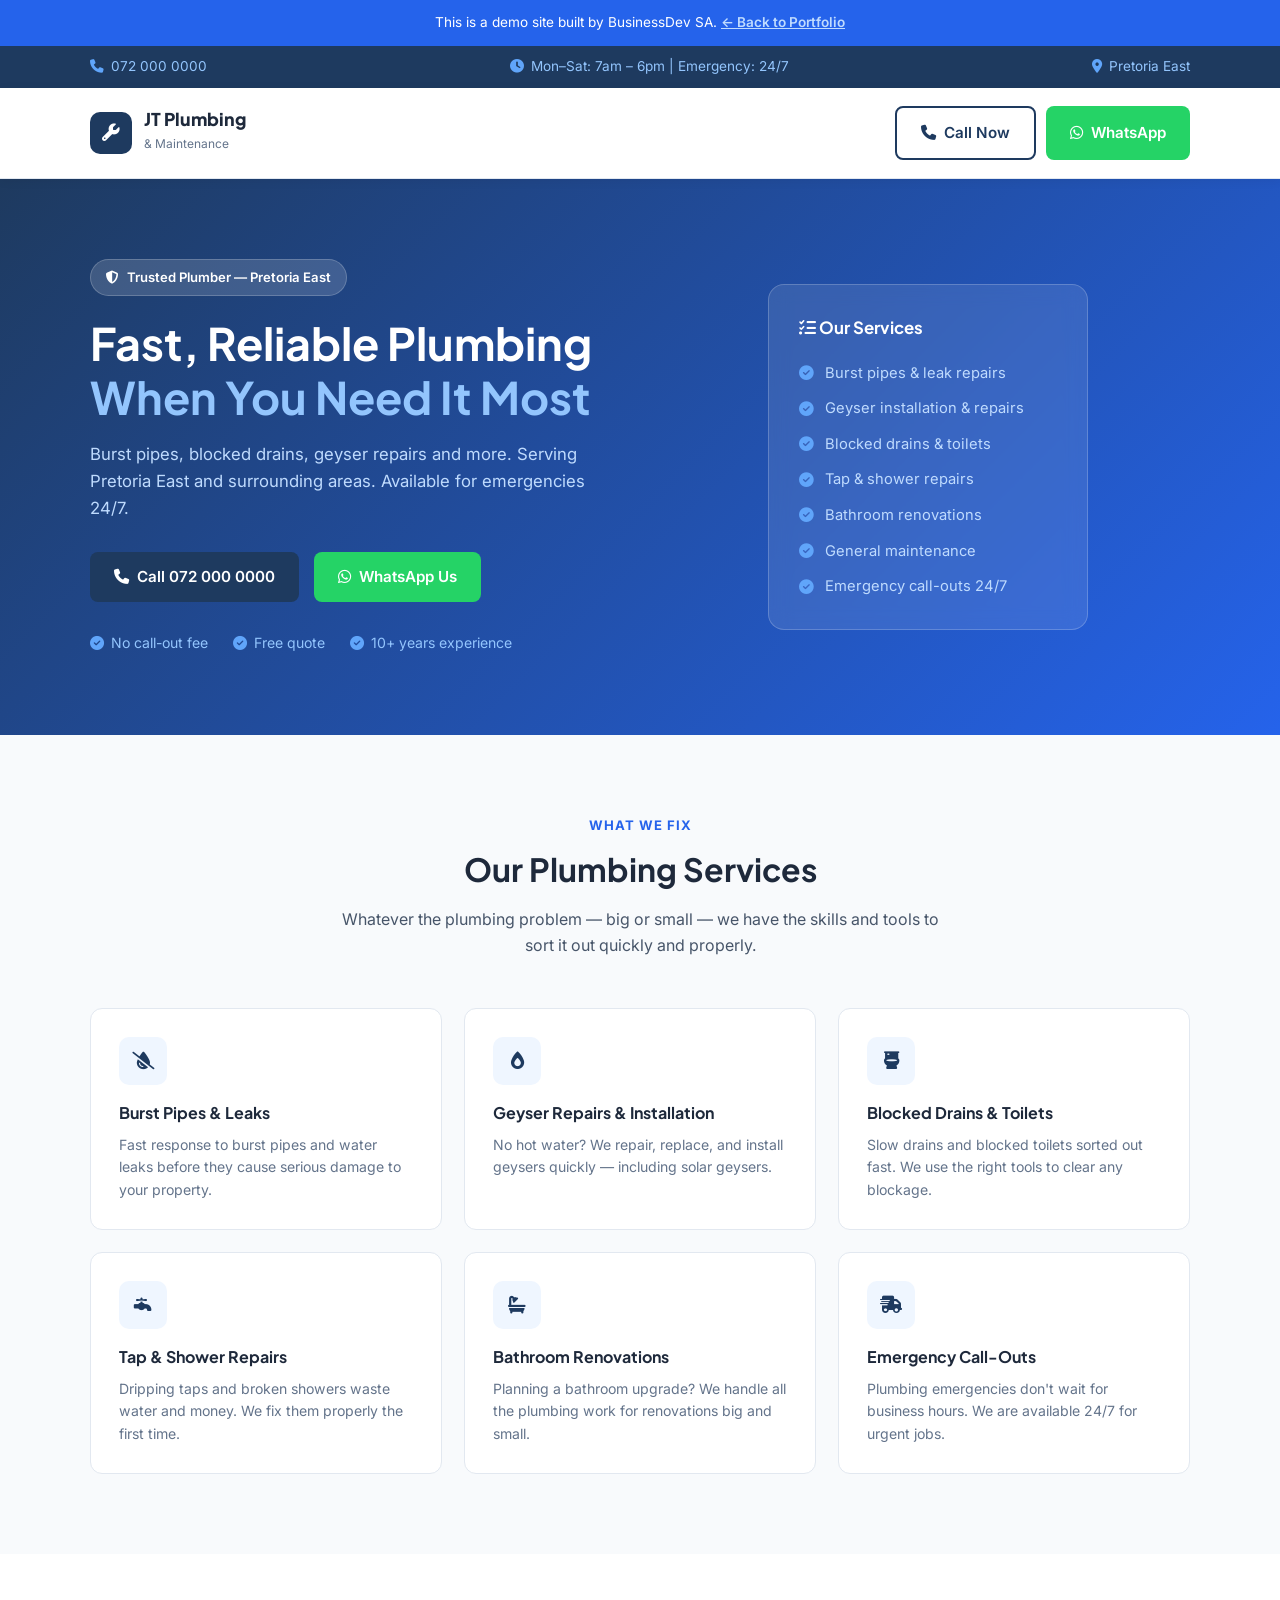
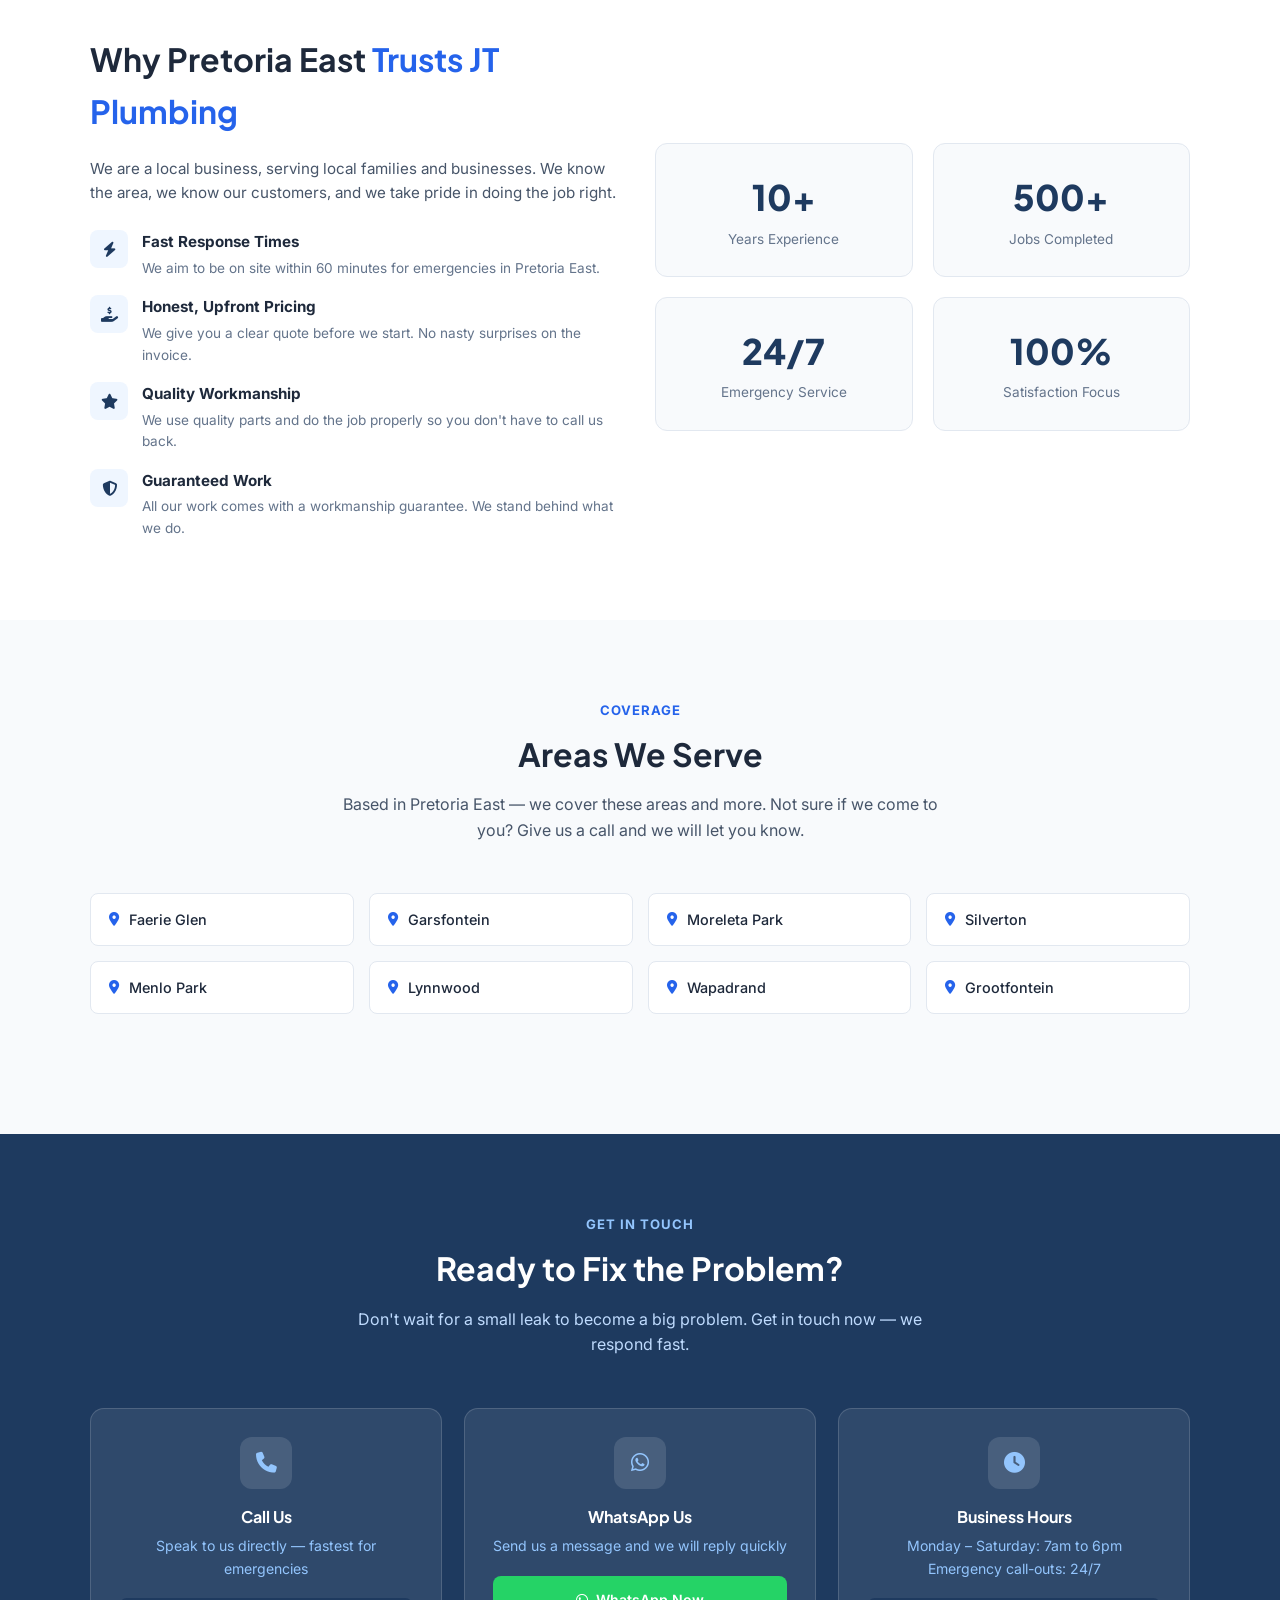
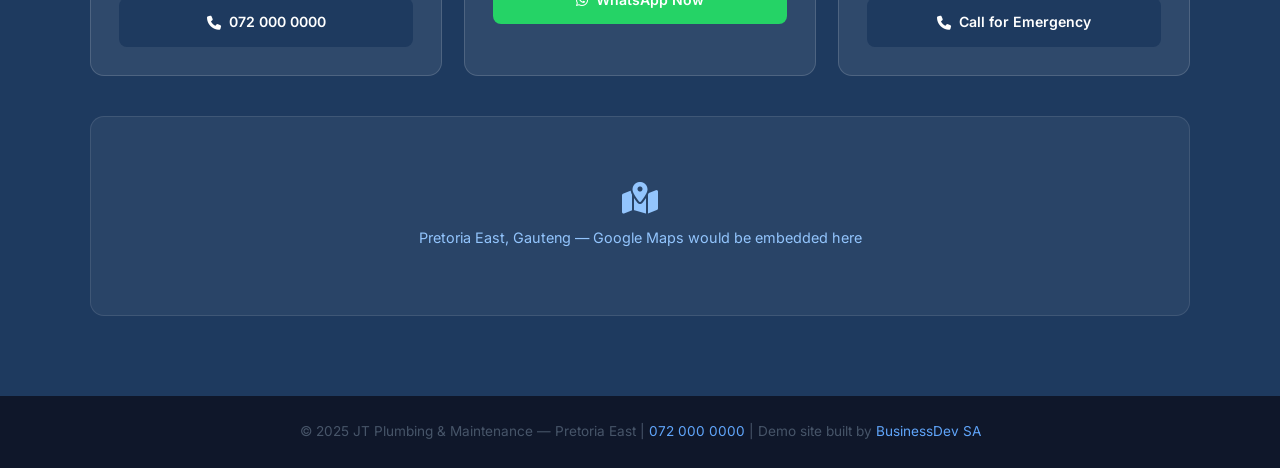
==== demos/plumber/index.html @ 10ac997f "Phase 5 — Demo site 1: JT Plumbing complete" ====
<!DOCTYPE html>
<html lang="en">
<head>
    <meta charset="UTF-8" />
    <meta name="viewport" content="width=device-width, initial-scale=1.0" />
    <meta name="description" content="JT Plumbing and Maintenance — reliable, affordable plumber in Pretoria East. Available for burst pipes, geysers, blocked drains and more." />
    <title>JT Plumbing & Maintenance | Pretoria East</title>

    <!-- Google Fonts -->
    <link rel="preconnect" href="https://fonts.googleapis.com" />
    <link rel="preconnect" href="https://fonts.gstatic.com" crossorigin />
    <link href="https://fonts.googleapis.com/css2?family=Inter:wght@400;500;600;700;800&family=Plus+Jakarta+Sans:wght@400;500;600;700;800&display=swap" rel="stylesheet" />

    <!-- Font Awesome -->
    <link rel="stylesheet" href="https://cdnjs.cloudflare.com/ajax/libs/font-awesome/6.5.0/css/all.min.css" />

    <style>

        /* =========================================
           RESET & BASE
        ========================================= */

        * {
            margin: 0;
            padding: 0;
            box-sizing: border-box;
        }

        html {
            scroll-behavior: smooth;
        }

        body {
            font-family: 'Inter', sans-serif;
            color: #1e293b;
            line-height: 1.6;
        }

        .container {
            width: 90%;
            max-width: 1100px;
            margin: 0 auto;
        }

        h1, h2, h3 {
            font-family: 'Plus Jakarta Sans', sans-serif;
            font-weight: 700;
        }

        a {
            text-decoration: none;
        }

        /* =========================================
           BUTTONS
        ========================================= */

        .btn {
            display: inline-flex;
            align-items: center;
            gap: 8px;
            padding: 13px 24px;
            border-radius: 8px;
            font-weight: 600;
            font-size: 0.95rem;
            transition: all 0.3s ease;
            cursor: pointer;
            border: none;
            text-decoration: none;
        }

        .btn-call {
            background: #1e3a5f;
            color: #ffffff;
        }

        .btn-call:hover {
            background: #162d4a;
            transform: scale(1.03);
        }

        .btn-whatsapp {
            background: #25d366;
            color: #ffffff;
        }

        .btn-whatsapp:hover {
            background: #1ebe5d;
            transform: scale(1.03);
        }

        .btn-outline {
            border: 2px solid #1e3a5f;
            color: #1e3a5f;
            background: transparent;
        }

        .btn-outline:hover {
            background: #1e3a5f;
            color: #ffffff;
        }

        /* =========================================
           TOP BAR
        ========================================= */

        .top-bar {
            background: #1e3a5f;
            padding: 10px 0;
        }

        .top-bar-inner {
            display: flex;
            justify-content: space-between;
            align-items: center;
            flex-wrap: wrap;
            gap: 10px;
        }

        .top-bar-item {
            display: flex;
            align-items: center;
            gap: 7px;
            color: #93c5fd;
            font-size: 0.85rem;
        }

        .top-bar-item i {
            color: #60a5fa;
        }

        /* =========================================
           NAVBAR
        ========================================= */

        .navbar {
            background: #ffffff;
            padding: 18px 0;
            border-bottom: 1px solid #e2e8f0;
            position: sticky;
            top: 0;
            z-index: 100;
            box-shadow: 0 2px 10px rgba(0,0,0,0.06);
        }

        .nav-inner {
            display: flex;
            justify-content: space-between;
            align-items: center;
        }

        .nav-logo {
            display: flex;
            align-items: center;
            gap: 12px;
        }

        .logo-icon {
            width: 42px;
            height: 42px;
            background: #1e3a5f;
            border-radius: 10px;
            display: flex;
            align-items: center;
            justify-content: center;
            color: #ffffff;
            font-size: 1.1rem;
        }

        .logo-text .name {
            font-family: 'Plus Jakarta Sans', sans-serif;
            font-weight: 800;
            font-size: 1.1rem;
            color: #1e293b;
            display: block;
            line-height: 1.1;
        }

        .logo-text .tagline {
            font-size: 0.75rem;
            color: #64748b;
        }

        .nav-cta-group {
            display: flex;
            gap: 10px;
        }

        /* =========================================
           HERO
        ========================================= */

        .hero {
            background: linear-gradient(135deg, #1e3a5f 0%, #2563eb 100%);
            padding: 80px 0;
            color: #ffffff;
        }

        .hero-inner {
            display: flex;
            align-items: center;
            gap: 50px;
        }

        .hero-text {
            flex: 1;
        }

        .hero-badge {
            display: inline-flex;
            align-items: center;
            gap: 8px;
            background: rgba(255,255,255,0.15);
            color: #ffffff;
            padding: 7px 15px;
            border-radius: 50px;
            font-size: 0.82rem;
            font-weight: 600;
            margin-bottom: 20px;
            border: 1px solid rgba(255,255,255,0.2);
        }

        .hero h1 {
            font-size: 2.8rem;
            line-height: 1.2;
            margin-bottom: 18px;
        }

        .hero h1 span {
            color: #93c5fd;
        }

        .hero-sub {
            font-size: 1.05rem;
            color: #bfdbfe;
            margin-bottom: 30px;
            max-width: 500px;
        }

        .hero-buttons {
            display: flex;
            gap: 15px;
            flex-wrap: wrap;
            margin-bottom: 30px;
        }

        .hero-trust {
            display: flex;
            gap: 25px;
            flex-wrap: wrap;
        }

        .trust-item {
            display: flex;
            align-items: center;
            gap: 7px;
            font-size: 0.88rem;
            color: #93c5fd;
        }

        .trust-item i {
            color: #60a5fa;
        }

        .hero-image-side {
            flex: 1;
            display: flex;
            justify-content: center;
        }

        .hero-card {
            background: rgba(255,255,255,0.1);
            backdrop-filter: blur(10px);
            border: 1px solid rgba(255,255,255,0.2);
            border-radius: 16px;
            padding: 30px;
            width: 100%;
            max-width: 320px;
        }

        .hero-card h3 {
            color: #ffffff;
            margin-bottom: 20px;
            font-size: 1.05rem;
        }

        .service-list {
            list-style: none;
            display: flex;
            flex-direction: column;
            gap: 12px;
        }

        .service-list li {
            display: flex;
            align-items: center;
            gap: 10px;
            color: #bfdbfe;
            font-size: 0.92rem;
        }

        .service-list li i {
            color: #60a5fa;
            width: 16px;
        }

        /* =========================================
           SERVICES SECTION
        ========================================= */

        .services {
            padding: 80px 0;
            background: #f8fafc;
        }

        .section-label {
            font-size: 0.82rem;
            font-weight: 700;
            text-transform: uppercase;
            letter-spacing: 1px;
            color: #2563eb;
            margin-bottom: 8px;
            text-align: center;
        }

        .section-title {
            font-size: 2rem;
            text-align: center;
            margin-bottom: 12px;
        }

        .section-sub {
            text-align: center;
            color: #475569;
            max-width: 600px;
            margin: 0 auto 50px;
        }

        .services-grid {
            display: grid;
            grid-template-columns: repeat(3, 1fr);
            gap: 22px;
        }

        .service-card {
            background: #ffffff;
            border-radius: 12px;
            padding: 28px;
            border: 1px solid #e2e8f0;
            transition: transform 0.3s ease, box-shadow 0.3s ease;
        }

        .service-card:hover {
            transform: translateY(-4px);
            box-shadow: 0 10px 30px rgba(0,0,0,0.08);
        }

        .service-card-icon {
            width: 48px;
            height: 48px;
            background: #eff6ff;
            border-radius: 10px;
            display: flex;
            align-items: center;
            justify-content: center;
            color: #1e3a5f;
            font-size: 1.1rem;
            margin-bottom: 15px;
        }

        .service-card h3 {
            font-size: 1rem;
            margin-bottom: 8px;
        }

        .service-card p {
            font-size: 0.88rem;
            color: #64748b;
        }

        /* =========================================
           WHY US SECTION
        ========================================= */

        .why-us {
            padding: 80px 0;
            background: #ffffff;
        }

        .why-grid {
            display: grid;
            grid-template-columns: repeat(2, 1fr);
            gap: 30px;
            align-items: center;
        }

        .why-text h2 {
            font-size: 2rem;
            margin-bottom: 20px;
        }

        .why-text h2 span {
            color: #2563eb;
        }

        .why-text p {
            color: #475569;
            margin-bottom: 25px;
            font-size: 0.95rem;
        }

        .why-points {
            display: flex;
            flex-direction: column;
            gap: 16px;
        }

        .why-point {
            display: flex;
            align-items: flex-start;
            gap: 14px;
        }

        .point-icon {
            width: 38px;
            height: 38px;
            background: #eff6ff;
            border-radius: 8px;
            display: flex;
            align-items: center;
            justify-content: center;
            color: #1e3a5f;
            font-size: 0.95rem;
            flex-shrink: 0;
        }

        .point-text h4 {
            font-size: 0.95rem;
            margin-bottom: 3px;
        }

        .point-text p {
            font-size: 0.85rem;
            color: #64748b;
            margin: 0;
        }

        .why-stats {
            display: grid;
            grid-template-columns: repeat(2, 1fr);
            gap: 20px;
        }

        .stat-box {
            background: #f8fafc;
            border-radius: 12px;
            padding: 25px;
            text-align: center;
            border: 1px solid #e2e8f0;
        }

        .stat-box .number {
            font-size: 2.2rem;
            font-weight: 800;
            color: #1e3a5f;
            font-family: 'Plus Jakarta Sans', sans-serif;
            display: block;
        }

        .stat-box .label {
            font-size: 0.85rem;
            color: #64748b;
        }

        /* =========================================
           AREAS SECTION
        ========================================= */

        .areas {
            padding: 80px 0;
            background: #f8fafc;
        }

        .areas-grid {
            display: grid;
            grid-template-columns: repeat(4, 1fr);
            gap: 15px;
            margin-bottom: 40px;
        }

        .area-tag {
            background: #ffffff;
            border: 1px solid #e2e8f0;
            border-radius: 8px;
            padding: 14px 18px;
            display: flex;
            align-items: center;
            gap: 10px;
            font-size: 0.9rem;
            font-weight: 500;
            color: #1e293b;
        }

        .area-tag i {
            color: #2563eb;
            font-size: 0.85rem;
        }

        /* =========================================
           CONTACT SECTION
        ========================================= */

        .contact {
            padding: 80px 0;
            background: #1e3a5f;
            color: #ffffff;
        }

        .contact .section-label {
            color: #93c5fd;
        }

        .contact .section-title {
            color: #ffffff;
        }

        .contact .section-sub {
            color: #bfdbfe;
        }

        .contact-grid {
            display: grid;
            grid-template-columns: repeat(3, 1fr);
            gap: 22px;
            margin-bottom: 40px;
        }

        .contact-card {
            background: rgba(255,255,255,0.08);
            border: 1px solid rgba(255,255,255,0.15);
            border-radius: 14px;
            padding: 28px;
            text-align: center;
        }

        .contact-card-icon {
            width: 52px;
            height: 52px;
            background: rgba(255,255,255,0.12);
            border-radius: 12px;
            display: flex;
            align-items: center;
            justify-content: center;
            font-size: 1.3rem;
            color: #93c5fd;
            margin: 0 auto 15px;
        }

        .contact-card h3 {
            font-size: 1rem;
            color: #ffffff;
            margin-bottom: 6px;
        }

        .contact-card p {
            font-size: 0.88rem;
            color: #93c5fd;
            margin-bottom: 18px;
        }

        .contact-card .btn {
            width: 100%;
            justify-content: center;
            font-size: 0.88rem;
        }

        /* Map placeholder */
        .map-placeholder {
            background: rgba(255,255,255,0.05);
            border: 1px solid rgba(255,255,255,0.1);
            border-radius: 14px;
            height: 200px;
            display: flex;
            align-items: center;
            justify-content: center;
            flex-direction: column;
            gap: 12px;
            color: #93c5fd;
        }

        .map-placeholder i {
            font-size: 2rem;
        }

        .map-placeholder p {
            font-size: 0.9rem;
        }

        /* =========================================
           FOOTER
        ========================================= */

        .footer {
            background: #0f172a;
            padding: 25px 0;
            text-align: center;
        }

        .footer p {
            color: #475569;
            font-size: 0.85rem;
        }

        .footer a {
            color: #60a5fa;
        }

        /* =========================================
           BACK TO PORTFOLIO BANNER
        ========================================= */

        .portfolio-banner {
            background: #2563eb;
            padding: 12px 0;
            text-align: center;
        }

        .portfolio-banner p {
            color: #ffffff;
            font-size: 0.85rem;
        }

        .portfolio-banner a {
            color: #bfdbfe;
            font-weight: 600;
            text-decoration: underline;
        }

        /* =========================================
           MOBILE RESPONSIVE
        ========================================= */

        @media (max-width: 768px) {

            .hero-inner {
                flex-direction: column;
                text-align: center;
            }

            .hero h1 {
                font-size: 2rem;
            }

            .hero-buttons {
                justify-content: center;
            }

            .hero-trust {
                justify-content: center;
            }

            .hero-sub {
                margin: 0 auto 30px;
            }

            .services-grid {
                grid-template-columns: 1fr;
            }

            .why-grid {
                grid-template-columns: 1fr;
            }

            .areas-grid {
                grid-template-columns: repeat(2, 1fr);
            }

            .contact-grid {
                grid-template-columns: 1fr;
            }

            .nav-cta-group .btn:first-child {
                display: none;
            }

            .top-bar-inner {
                justify-content: center;
            }
        }

    </style>
</head>

<body>

    <!-- Portfolio Banner -->
    <div class="portfolio-banner">
        <p>
            This is a demo site built by BusinessDev SA.
            <a href="../../index.html">← Back to Portfolio</a>
        </p>
    </div>

    <!-- Top Bar -->
    <div class="top-bar">
        <div class="container top-bar-inner">
            <div class="top-bar-item">
                <i class="fa-solid fa-phone"></i>
                <span>072 000 0000</span>
            </div>
            <div class="top-bar-item">
                <i class="fa-solid fa-clock"></i>
                <span>Mon–Sat: 7am – 6pm | Emergency: 24/7</span>
            </div>
            <div class="top-bar-item">
                <i class="fa-solid fa-location-dot"></i>
                <span>Pretoria East</span>
            </div>
        </div>
    </div>

    <!-- Navbar -->
    <nav class="navbar">
        <div class="container nav-inner">
            <div class="nav-logo">
                <div class="logo-icon">
                    <i class="fa-solid fa-wrench"></i>
                </div>
                <div class="logo-text">
                    <span class="name">JT Plumbing</span>
                    <span class="tagline">& Maintenance</span>
                </div>
            </div>
            <div class="nav-cta-group">
                <a href="tel:0720000000" class="btn btn-outline">
                    <i class="fa-solid fa-phone"></i>
                    Call Now
                </a>
                <a href="https://wa.me/27720000000?text=Hi%20JT%20Plumbing!%20I%20need%20a%20plumber." 
                   class="btn btn-whatsapp"
                   target="_blank">
                    <i class="fa-brands fa-whatsapp"></i>
                    WhatsApp
                </a>
            </div>
        </div>
    </nav>

    <!-- Hero -->
    <section class="hero">
        <div class="container hero-inner">
            <div class="hero-text">
                <div class="hero-badge">
                    <i class="fa-solid fa-shield-halved"></i>
                    Trusted Plumber — Pretoria East
                </div>
                <h1>
                    Fast, Reliable Plumbing
                    <span>When You Need It Most</span>
                </h1>
                <p class="hero-sub">
                    Burst pipes, blocked drains, geyser repairs and more.
                    Serving Pretoria East and surrounding areas.
                    Available for emergencies 24/7.
                </p>
                <div class="hero-buttons">
                    <a href="tel:0720000000" class="btn btn-call">
                        <i class="fa-solid fa-phone"></i>
                        Call 072 000 0000
                    </a>
                    <a href="https://wa.me/27720000000?text=Hi%20JT%20Plumbing!%20I%20need%20a%20plumber." 
                       class="btn btn-whatsapp"
                       target="_blank">
                        <i class="fa-brands fa-whatsapp"></i>
                        WhatsApp Us
                    </a>
                </div>
                <div class="hero-trust">
                    <div class="trust-item">
                        <i class="fa-solid fa-circle-check"></i>
                        <span>No call-out fee</span>
                    </div>
                    <div class="trust-item">
                        <i class="fa-solid fa-circle-check"></i>
                        <span>Free quote</span>
                    </div>
                    <div class="trust-item">
                        <i class="fa-solid fa-circle-check"></i>
                        <span>10+ years experience</span>
                    </div>
                </div>
            </div>
            <div class="hero-image-side">
                <div class="hero-card">
                    <h3>
                        <i class="fa-solid fa-list-check"></i>
                        Our Services
                    </h3>
                    <ul class="service-list">
                        <li><i class="fa-solid fa-circle-check"></i> Burst pipes & leak repairs</li>
                        <li><i class="fa-solid fa-circle-check"></i> Geyser installation & repairs</li>
                        <li><i class="fa-solid fa-circle-check"></i> Blocked drains & toilets</li>
                        <li><i class="fa-solid fa-circle-check"></i> Tap & shower repairs</li>
                        <li><i class="fa-solid fa-circle-check"></i> Bathroom renovations</li>
                        <li><i class="fa-solid fa-circle-check"></i> General maintenance</li>
                        <li><i class="fa-solid fa-circle-check"></i> Emergency call-outs 24/7</li>
                    </ul>
                </div>
            </div>
        </div>
    </section>

    <!-- Services Section -->
    <section class="services" id="services">
        <div class="container">
            <div class="section-label">What We Fix</div>
            <h2 class="section-title">Our Plumbing Services</h2>
            <p class="section-sub">
                Whatever the plumbing problem — big or small —
                we have the skills and tools to sort it out quickly and properly.
            </p>
            <div class="services-grid">
                <div class="service-card">
                    <div class="service-card-icon">
                        <i class="fa-solid fa-droplet-slash"></i>
                    </div>
                    <h3>Burst Pipes & Leaks</h3>
                    <p>Fast response to burst pipes and water leaks before they cause serious damage to your property.</p>
                </div>
                <div class="service-card">
                    <div class="service-card-icon">
                        <i class="fa-solid fa-fire-flame-simple"></i>
                    </div>
                    <h3>Geyser Repairs & Installation</h3>
                    <p>No hot water? We repair, replace, and install geysers quickly — including solar geysers.</p>
                </div>
                <div class="service-card">
                    <div class="service-card-icon">
                        <i class="fa-solid fa-toilet"></i>
                    </div>
                    <h3>Blocked Drains & Toilets</h3>
                    <p>Slow drains and blocked toilets sorted out fast. We use the right tools to clear any blockage.</p>
                </div>
                <div class="service-card">
                    <div class="service-card-icon">
                        <i class="fa-solid fa-faucet"></i>
                    </div>
                    <h3>Tap & Shower Repairs</h3>
                    <p>Dripping taps and broken showers waste water and money. We fix them properly the first time.</p>
                </div>
                <div class="service-card">
                    <div class="service-card-icon">
                        <i class="fa-solid fa-bath"></i>
                    </div>
                    <h3>Bathroom Renovations</h3>
                    <p>Planning a bathroom upgrade? We handle all the plumbing work for renovations big and small.</p>
                </div>
                <div class="service-card">
                    <div class="service-card-icon">
                        <i class="fa-solid fa-truck-fast"></i>
                    </div>
                    <h3>Emergency Call-Outs</h3>
                    <p>Plumbing emergencies don't wait for business hours. We are available 24/7 for urgent jobs.</p>
                </div>
            </div>
        </div>
    </section>

    <!-- Why Us -->
    <section class="why-us" id="about">
        <div class="container">
            <div class="why-grid">
                <div class="why-text">
                    <h2>Why Pretoria East <span>Trusts JT Plumbing</span></h2>
                    <p>
                        We are a local business, serving local families and businesses.
                        We know the area, we know our customers, and we take pride in doing the job right.
                    </p>
                    <div class="why-points">
                        <div class="why-point">
                            <div class="point-icon">
                                <i class="fa-solid fa-bolt"></i>
                            </div>
                            <div class="point-text">
                                <h4>Fast Response Times</h4>
                                <p>We aim to be on site within 60 minutes for emergencies in Pretoria East.</p>
                            </div>
                        </div>
                        <div class="why-point">
                            <div class="point-icon">
                                <i class="fa-solid fa-hand-holding-dollar"></i>
                            </div>
                            <div class="point-text">
                                <h4>Honest, Upfront Pricing</h4>
                                <p>We give you a clear quote before we start. No nasty surprises on the invoice.</p>
                            </div>
                        </div>
                        <div class="why-point">
                            <div class="point-icon">
                                <i class="fa-solid fa-star"></i>
                            </div>
                            <div class="point-text">
                                <h4>Quality Workmanship</h4>
                                <p>We use quality parts and do the job properly so you don't have to call us back.</p>
                            </div>
                        </div>
                        <div class="why-point">
                            <div class="point-icon">
                                <i class="fa-solid fa-shield-halved"></i>
                            </div>
                            <div class="point-text">
                                <h4>Guaranteed Work</h4>
                                <p>All our work comes with a workmanship guarantee. We stand behind what we do.</p>
                            </div>
                        </div>
                    </div>
                </div>
                <div class="why-stats">
                    <div class="stat-box">
                        <span class="number">10+</span>
                        <span class="label">Years Experience</span>
                    </div>
                    <div class="stat-box">
                        <span class="number">500+</span>
                        <span class="label">Jobs Completed</span>
                    </div>
                    <div class="stat-box">
                        <span class="number">24/7</span>
                        <span class="label">Emergency Service</span>
                    </div>
                    <div class="stat-box">
                        <span class="number">100%</span>
                        <span class="label">Satisfaction Focus</span>
                    </div>
                </div>
            </div>
        </div>
    </section>

    <!-- Areas We Cover -->
    <section class="areas" id="areas">
        <div class="container">
            <div class="section-label">Coverage</div>
            <h2 class="section-title">Areas We Serve</h2>
            <p class="section-sub">
                Based in Pretoria East — we cover these areas and more.
                Not sure if we come to you? Give us a call and we will let you know.
            </p>
            <div class="areas-grid">
                <div class="area-tag"><i class="fa-solid fa-location-dot"></i> Faerie Glen</div>
                <div class="area-tag"><i class="fa-solid fa-location-dot"></i> Garsfontein</div>
                <div class="area-tag"><i class="fa-solid fa-location-dot"></i> Moreleta Park</div>
                <div class="area-tag"><i class="fa-solid fa-location-dot"></i> Silverton</div>
                <div class="area-tag"><i class="fa-solid fa-location-dot"></i> Menlo Park</div>
                <div class="area-tag"><i class="fa-solid fa-location-dot"></i> Lynnwood</div>
                <div class="area-tag"><i class="fa-solid fa-location-dot"></i> Wapadrand</div>
                <div class="area-tag"><i class="fa-solid fa-location-dot"></i> Grootfontein</div>
            </div>
        </div>
    </section>

    <!-- Contact -->
    <section class="contact" id="contact">
        <div class="container">
            <div class="section-label">Get In Touch</div>
            <h2 class="section-title">Ready to Fix the Problem?</h2>
            <p class="section-sub">
                Don't wait for a small leak to become a big problem.
                Get in touch now — we respond fast.
            </p>
            <div class="contact-grid">
                <div class="contact-card">
                    <div class="contact-card-icon">
                        <i class="fa-solid fa-phone"></i>
                    </div>
                    <h3>Call Us</h3>
                    <p>Speak to us directly — fastest for emergencies</p>
                    <a href="tel:0720000000" class="btn btn-call">
                        <i class="fa-solid fa-phone"></i>
                        072 000 0000
                    </a>
                </div>
                <div class="contact-card">
                    <div class="contact-card-icon">
                        <i class="fa-brands fa-whatsapp"></i>
                    </div>
                    <h3>WhatsApp Us</h3>
                    <p>Send us a message and we will reply quickly</p>
                    <a href="https://wa.me/27720000000?text=Hi%20JT%20Plumbing!%20I%20need%20a%20plumber." 
                       class="btn btn-whatsapp"
                       target="_blank">
                        <i class="fa-brands fa-whatsapp"></i>
                        WhatsApp Now
                    </a>
                </div>
                <div class="contact-card">
                    <div class="contact-card-icon">
                        <i class="fa-solid fa-clock"></i>
                    </div>
                    <h3>Business Hours</h3>
                    <p>Monday – Saturday: 7am to 6pm<br />Emergency call-outs: 24/7</p>
                    <a href="tel:0720000000" class="btn btn-call">
                        <i class="fa-solid fa-phone"></i>
                        Call for Emergency
                    </a>
                </div>
            </div>
            <div class="map-placeholder">
                <i class="fa-solid fa-map-location-dot"></i>
                <p>Pretoria East, Gauteng — Google Maps would be embedded here</p>
            </div>
        </div>
    </section>

    <!-- Footer -->
    <footer class="footer">
        <div class="container">
            <p>
                © 2025 JT Plumbing & Maintenance — Pretoria East |
                <a href="tel:0720000000">072 000 0000</a> |
                Demo site built by <a href="../../index.html">BusinessDev SA</a>
            </p>
        </div>
    </footer>

</body>
</html>
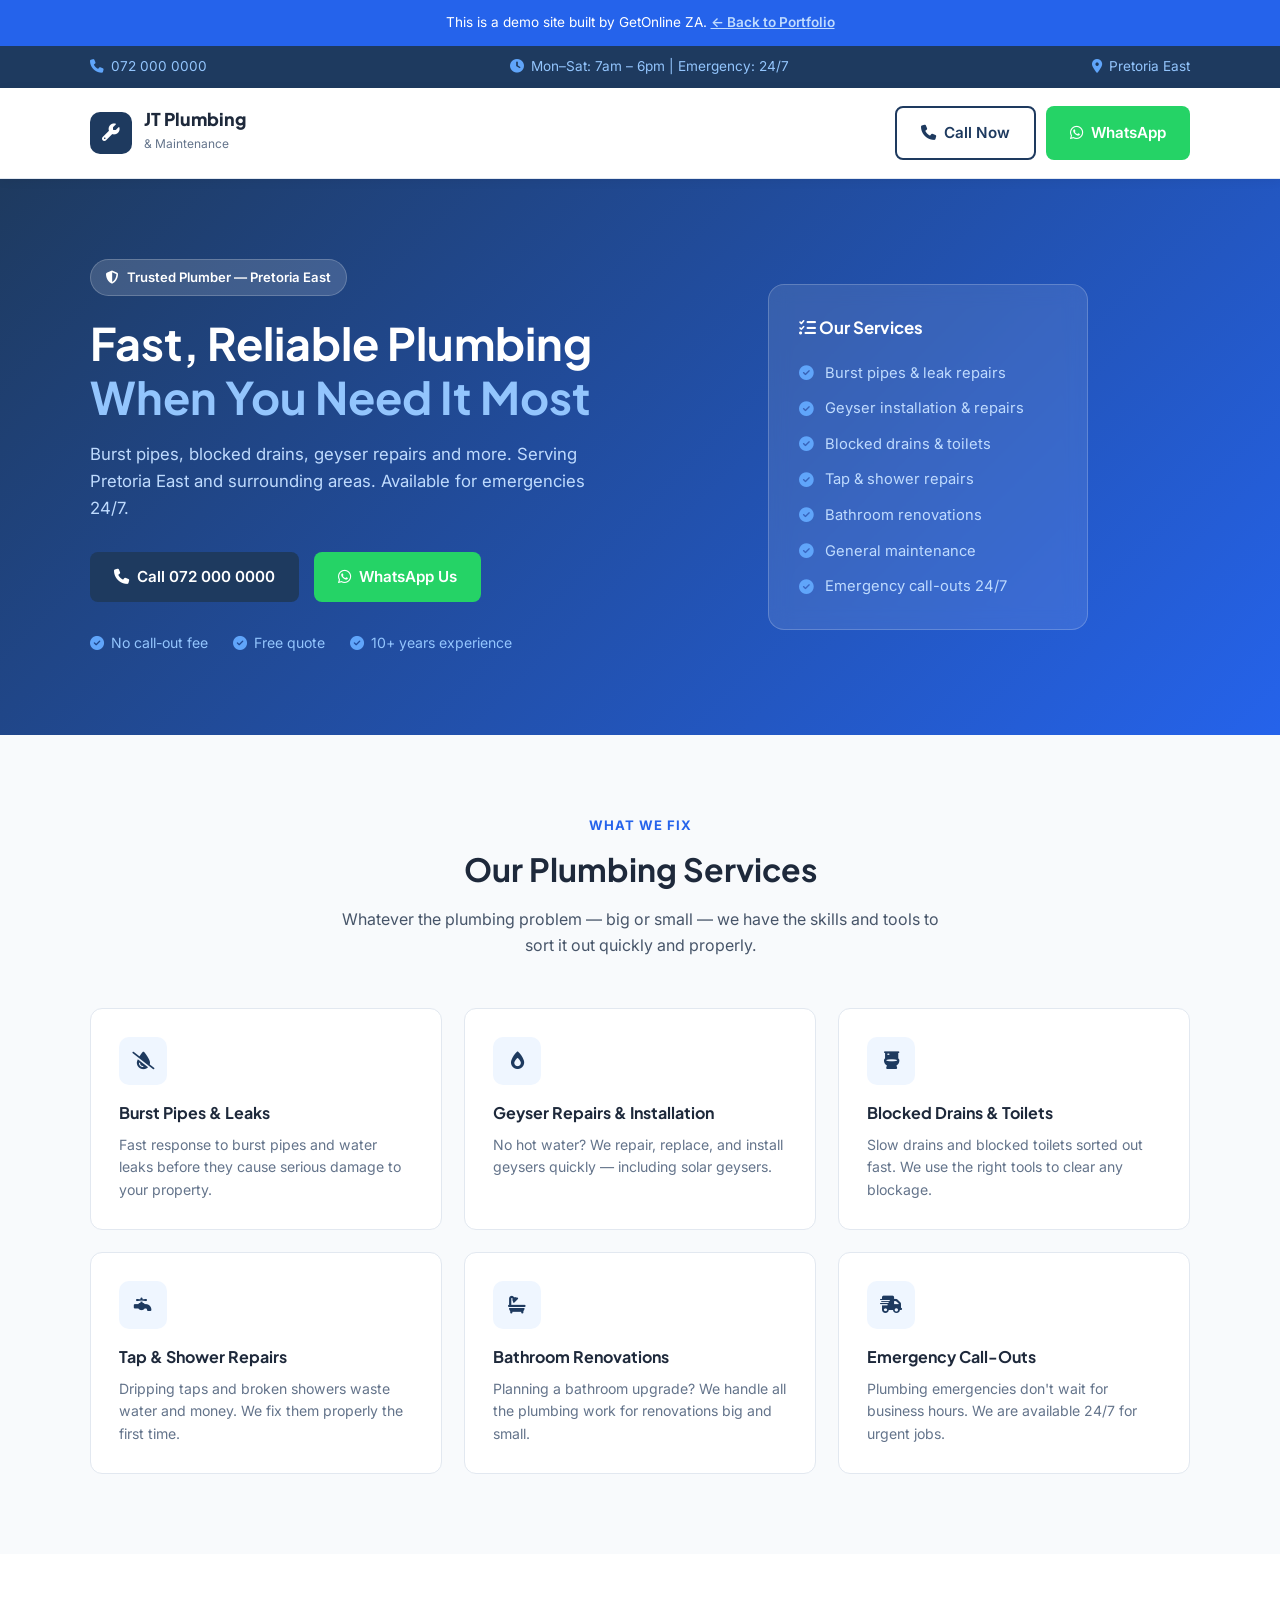
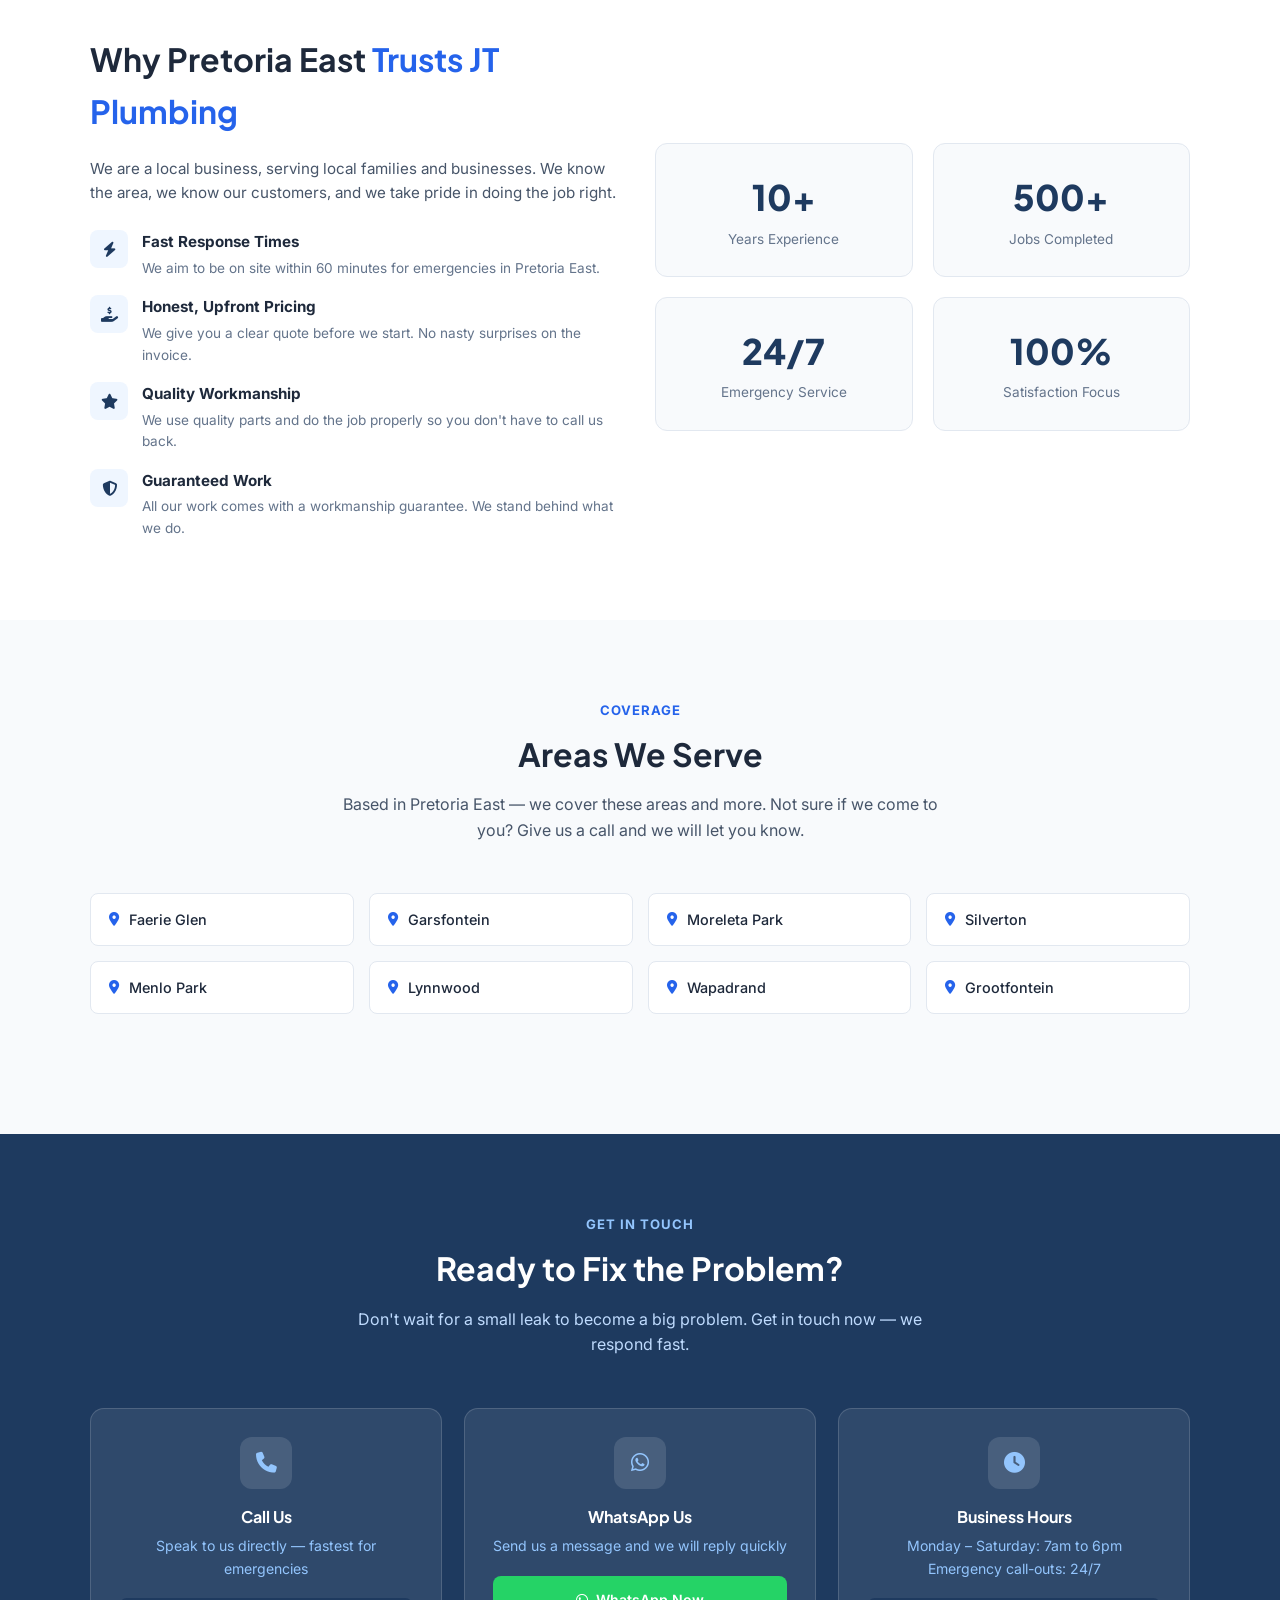
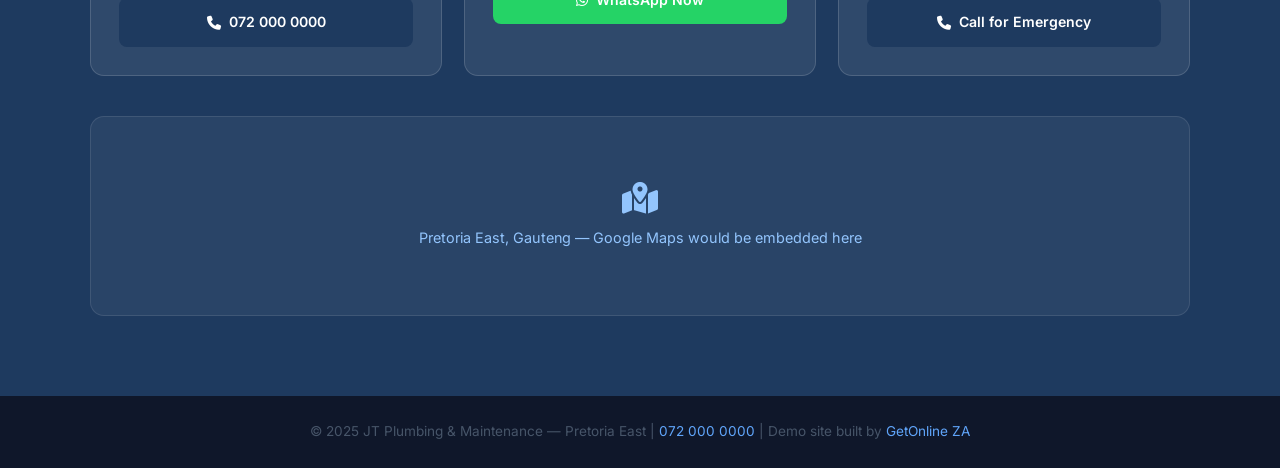
==== commit 09ff7711: "Rebranded from BusinessDev SA to GetOnline ZA" ====
--- a/demos/plumber/index.html
+++ b/demos/plumber/index.html
@@ -5,7 +5,7 @@
     <meta name="viewport" content="width=device-width, initial-scale=1.0" />
     <meta name="description" content="JT Plumbing and Maintenance — reliable, affordable plumber in Pretoria East. Available for burst pipes, geysers, blocked drains and more." />
     <title>JT Plumbing & Maintenance | Pretoria East</title>
-
+    <link rel="icon" href="data:,">
     <!-- Google Fonts -->
     <link rel="preconnect" href="https://fonts.googleapis.com" />
     <link rel="preconnect" href="https://fonts.gstatic.com" crossorigin />
@@ -696,7 +696,7 @@
     <!-- Portfolio Banner -->
     <div class="portfolio-banner">
         <p>
-            This is a demo site built by BusinessDev SA.
+            This is a demo site built by GetOnline ZA.
             <a href="../../index.html">← Back to Portfolio</a>
         </p>
     </div>
@@ -1018,7 +1018,7 @@
             <p>
                 © 2025 JT Plumbing & Maintenance — Pretoria East |
                 <a href="tel:0720000000">072 000 0000</a> |
-                Demo site built by <a href="../../index.html">BusinessDev SA</a>
+                Demo site built by <a href="../../index.html">GetOnline ZA</a>
             </p>
         </div>
     </footer>
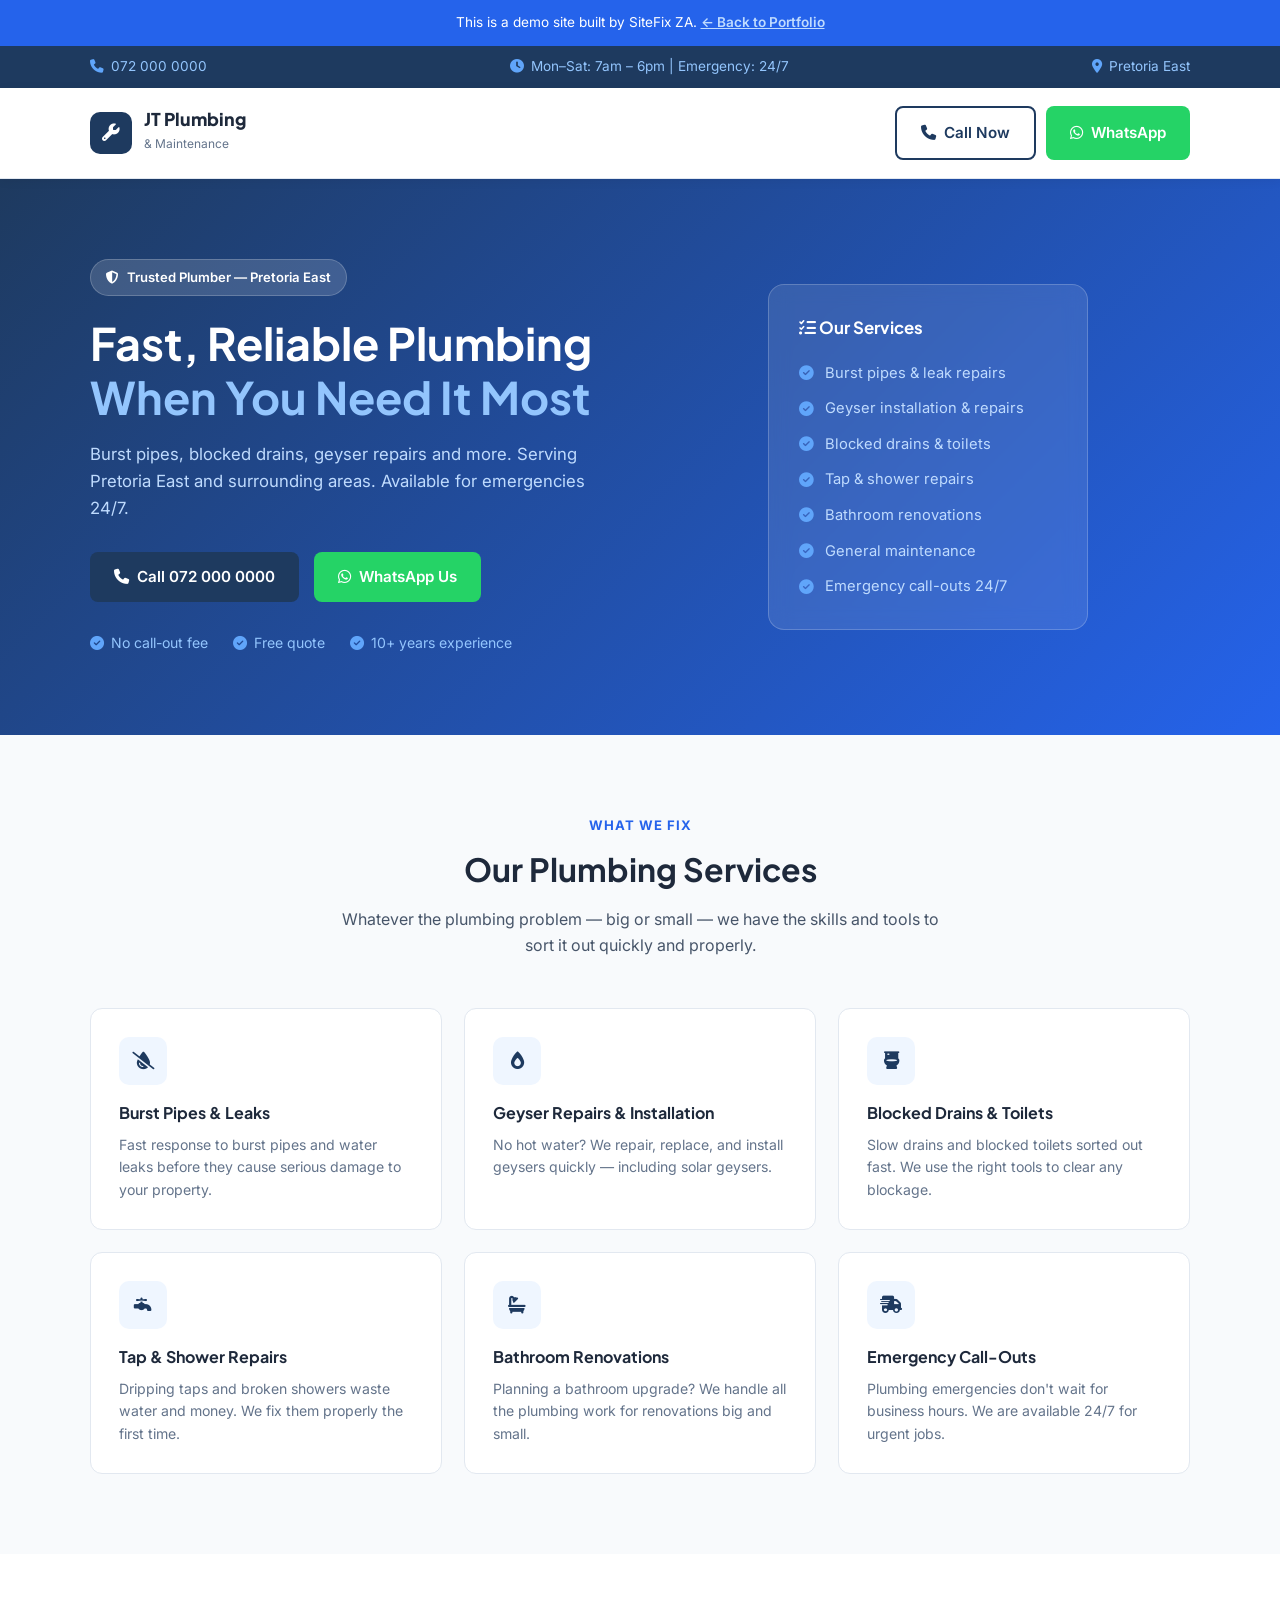
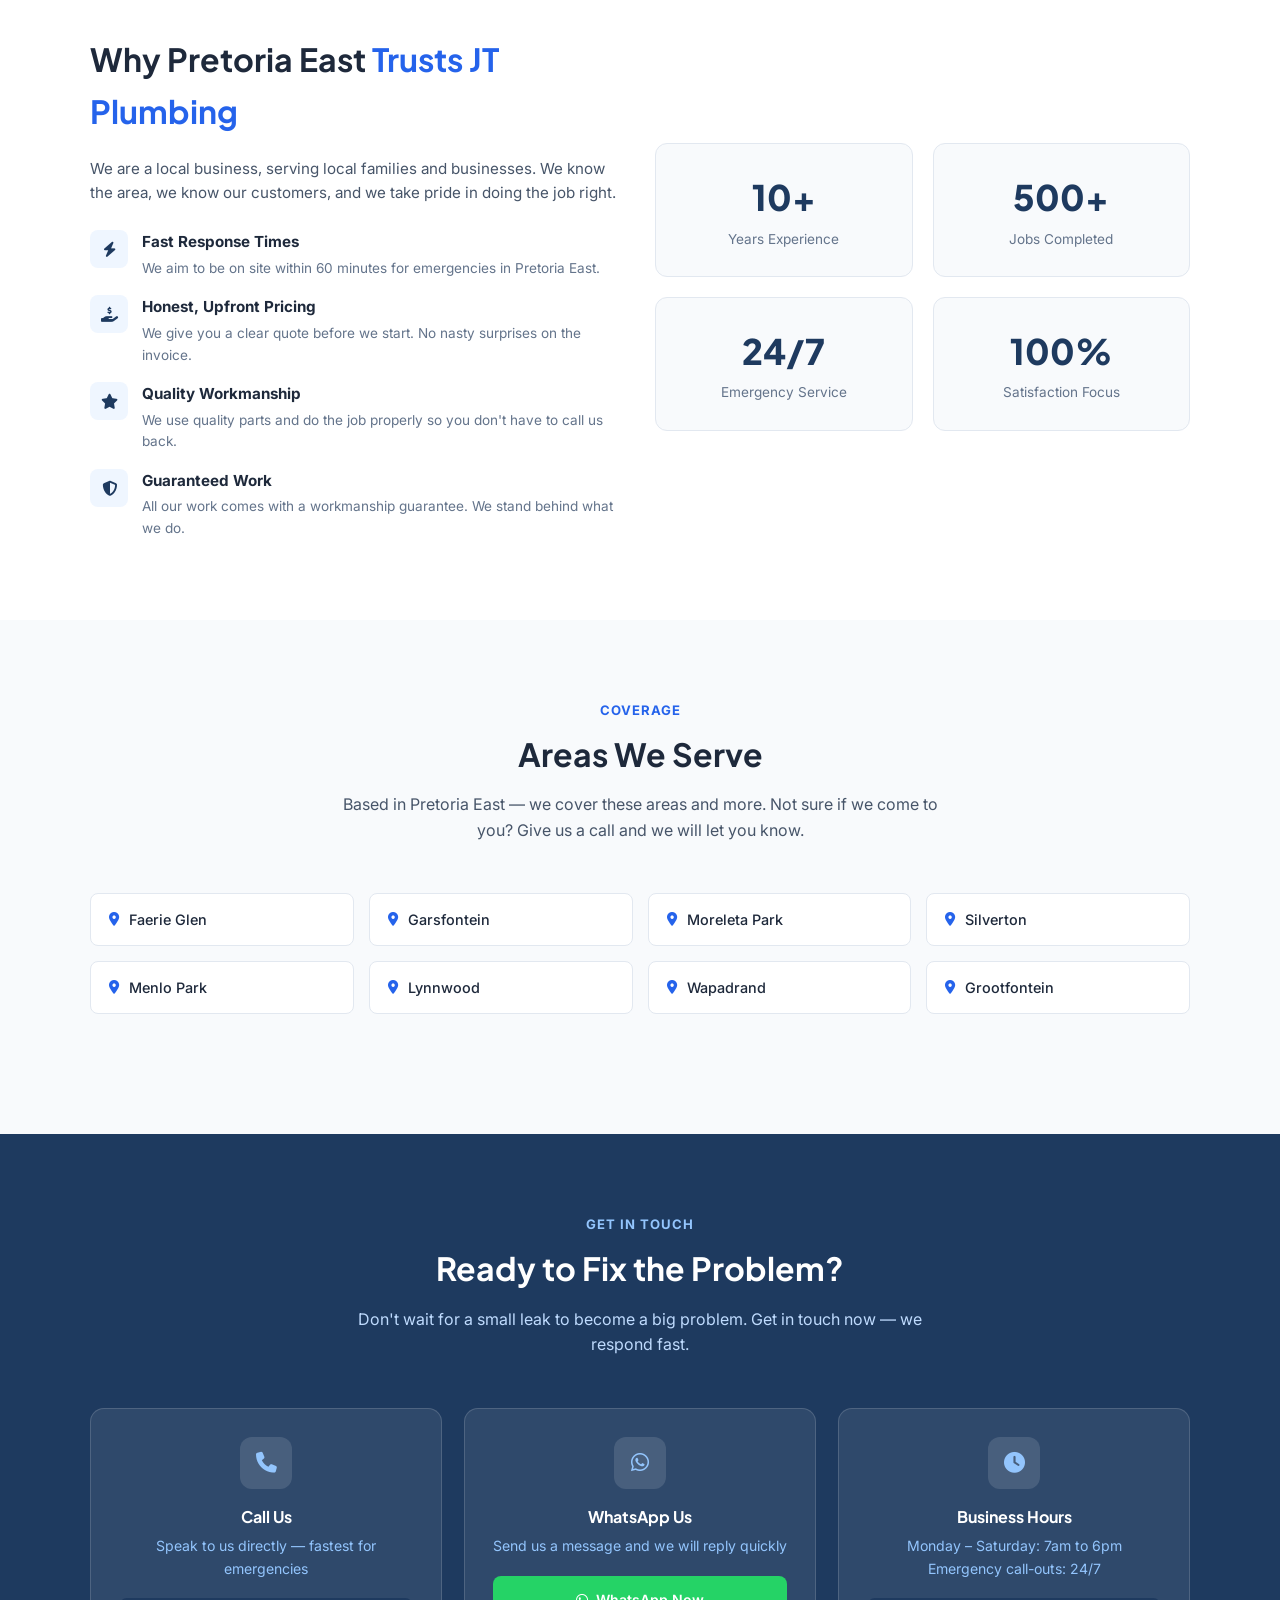
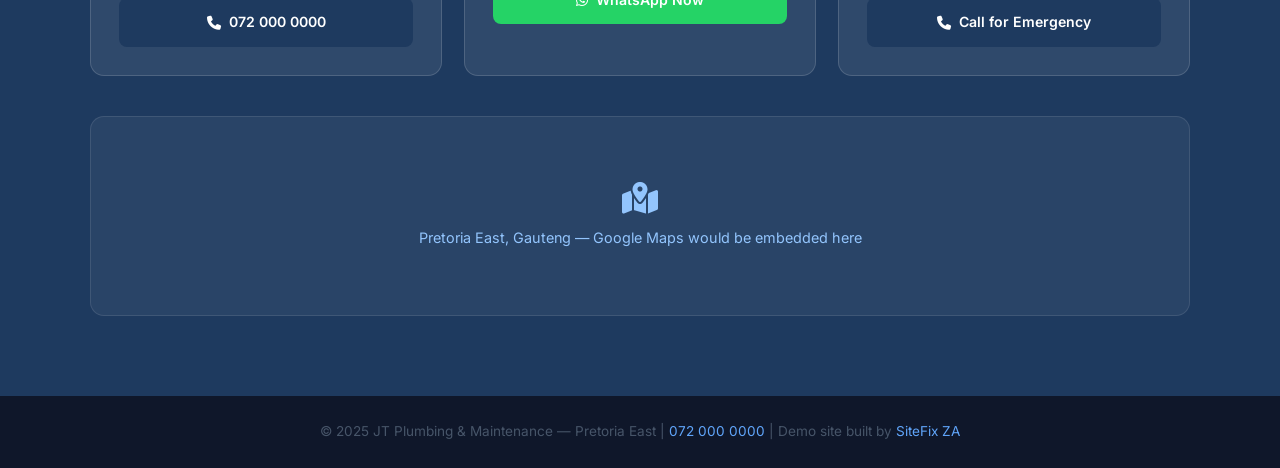
==== commit 42a5538c: "Final rebrand to SiteFix ZA" ====
--- a/demos/plumber/index.html
+++ b/demos/plumber/index.html
@@ -696,7 +696,7 @@
     <!-- Portfolio Banner -->
     <div class="portfolio-banner">
         <p>
-            This is a demo site built by GetOnline ZA.
+            This is a demo site built by SiteFix ZA.
             <a href="../../index.html">← Back to Portfolio</a>
         </p>
     </div>
@@ -1018,7 +1018,7 @@
             <p>
                 © 2025 JT Plumbing & Maintenance — Pretoria East |
                 <a href="tel:0720000000">072 000 0000</a> |
-                Demo site built by <a href="../../index.html">GetOnline ZA</a>
+                Demo site built by <a href="../../index.html">SiteFix ZA</a>
             </p>
         </div>
     </footer>
